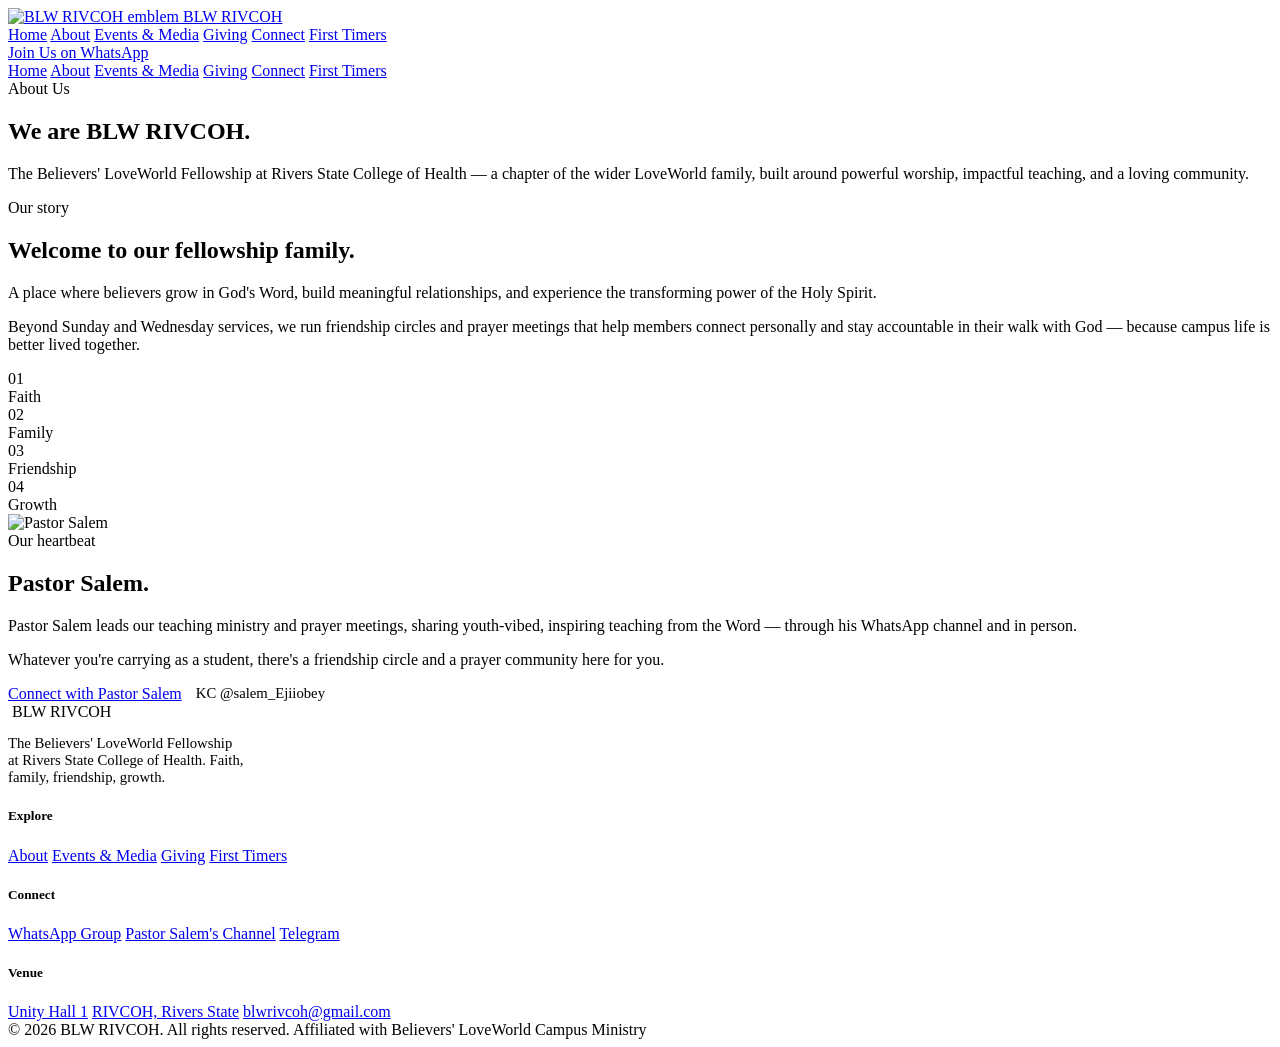
==== about.html @ 14143317 "Add files via upload" ====
<!DOCTYPE html>
<html lang="en">
<head>
<meta charset="UTF-8">
<meta name="viewport" content="width=device-width, initial-scale=1.0">
<title>About — BLW RIVCOH</title>
<meta name="description" content="About BLW RIVCOH — The Believers' LoveWorld Fellowship at Rivers State College of Health">
<link rel="stylesheet" href="assets/style.css">
</head>
<body>
<header class="site">
  <div class="wrap">
    <a href="index.html" class="logo">
      <span class="seal" style="width:38px;height:38px;border-color:var(--gold-soft);"><img src="assets/images/logo.png" alt="BLW RIVCOH emblem"></span>
      <span class="logo-text">BLW RIVCOH</span>
    </a>
    <nav class="links">
      <a href="index.html">Home</a>
      <a href="about.html" class="active">About</a>
      <a href="events.html">Events & Media</a>
      <a href="giving.html">Giving</a>
      <a href="connect.html">Connect</a>
      <a href="first-timers.html">First Timers</a>
    </nav>
    <a href="https://chat.whatsapp.com/Gx4Jm9z4L697sbYzjGotoB?s=cl&p=a&ilr=4" target="_blank" rel="noopener" class="cta-pill">Join Us on WhatsApp</a>
    <div class="hamburger" id="hamburgerBtn" onclick="toggleMobileMenu()">
      <span></span><span></span><span></span>
    </div>
  </div>
  <nav class="mobile-menu" id="mobileMenu">
    <a href="index.html" onclick="closeMobileMenu()">Home</a>
    <a href="about.html" class="active" onclick="closeMobileMenu()">About</a>
    <a href="events.html" onclick="closeMobileMenu()">Events & Media</a>
    <a href="giving.html" onclick="closeMobileMenu()">Giving</a>
    <a href="connect.html" onclick="closeMobileMenu()">Connect</a>
    <a href="first-timers.html" onclick="closeMobileMenu()">First Timers</a>
  </nav>
</header>

<section class="page-hero">
  <div class="wrap">
    <div class="eyebrow">About Us</div>
    <h1>We are BLW RIVCOH.</h1>
    <p class="lede">The Believers' LoveWorld Fellowship at Rivers State College of Health — a chapter of the wider LoveWorld family, built around powerful worship, impactful teaching, and a loving community.</p>
  </div>
</section>

<section>
  <div class="wrap">
    <div class="content-block">
      <div class="kicker" style="color:var(--teal);">Our story</div>
      <h2 class="section-title" style="margin-bottom:20px;">Welcome to our fellowship family.</h2>
      <p>A place where believers grow in God's Word, build meaningful relationships, and experience the transforming power of the Holy Spirit.</p>
      <p>Beyond Sunday and Wednesday services, we run friendship circles and prayer meetings that help members connect personally and stay accountable in their walk with God — because campus life is better lived together.</p>
    </div>
    <div class="value-grid">
      <div class="value-card"><div class="num">01</div><div class="label">Faith</div></div>
      <div class="value-card"><div class="num">02</div><div class="label">Family</div></div>
      <div class="value-card"><div class="num">03</div><div class="label">Friendship</div></div>
      <div class="value-card"><div class="num">04</div><div class="label">Growth</div></div>
    </div>
  </div>
</section>

<section style="background:var(--surface);">
  <div class="wrap story">
    <div class="story-img duo duo-gold">
      <img src="assets/images/pastor-salem.png" alt="Pastor Salem">
    </div>
    <div>
      <div class="kicker" style="color:var(--gold-soft);">Our heartbeat</div>
      <h2>Pastor <span class="accent">Salem.</span></h2>
      <p>Pastor Salem leads our teaching ministry and prayer meetings, sharing youth-vibed, inspiring teaching from the Word — through his WhatsApp channel and in person.</p>
      <p>Whatever you're carrying as a student, there's a friendship circle and a prayer community here for you.</p>
      <div style="display:flex;flex-wrap:wrap;align-items:center;gap:14px;">
        <a href="https://whatsapp.com/channel/0029Vb63571CsU9Z5BHlNw1o" target="_blank" rel="noopener" class="btn btn-primary">Connect with Pastor Salem</a>
        <span style="color:var(--muted);font-size:0.92rem;">KC @salem_Ejiiobey</span>
      </div>
    </div>
  </div>
</section>

<footer>
  <div class="wrap">
    <div class="footer-grid">
      <div>
        <div class="logo" style="margin-bottom:14px;">
          <span class="seal" style="width:34px;height:34px;border-color:var(--gold-soft);"><img src="assets/images/logo.png" alt=""></span>
          BLW RIVCOH
        </div>
        <p style="color:var(--muted);font-size:0.92rem;max-width:32ch;">The Believers' LoveWorld Fellowship at Rivers State College of Health. Faith, family, friendship, growth.</p>
      </div>
      <div>
        <h5>Explore</h5>
        <a href="about.html">About</a>
        <a href="events.html">Events & Media</a>
        <a href="giving.html">Giving</a>
        <a href="first-timers.html">First Timers</a>
      </div>
      <div>
        <h5>Connect</h5>
        <a href="https://chat.whatsapp.com/Gx4Jm9z4L697sbYzjGotoB?s=cl&p=a&ilr=4" target="_blank" rel="noopener">WhatsApp Group</a>
        <a href="https://whatsapp.com/channel/0029Vb63571CsU9Z5BHlNw1o" target="_blank" rel="noopener">Pastor Salem's Channel</a>
        <a href="https://t.me/+ljgxhKCfVv1hMzQ8" target="_blank" rel="noopener">Telegram</a>
      </div>
      <div>
        <h5>Venue</h5>
        <a href="connect.html">Unity Hall 1</a>
        <a href="connect.html">RIVCOH, Rivers State</a>
        <a href="mailto:blwrivcoh@gmail.com">blwrivcoh@gmail.com</a>
      </div>
    </div>
    <div class="foot-bottom">
      <span>© 2026 BLW RIVCOH. All rights reserved.</span>
      <span>Affiliated with Believers' LoveWorld Campus Ministry</span>
    </div>
  </div>
</footer>
<script src="assets/script.js"></script>
</body>
</html>
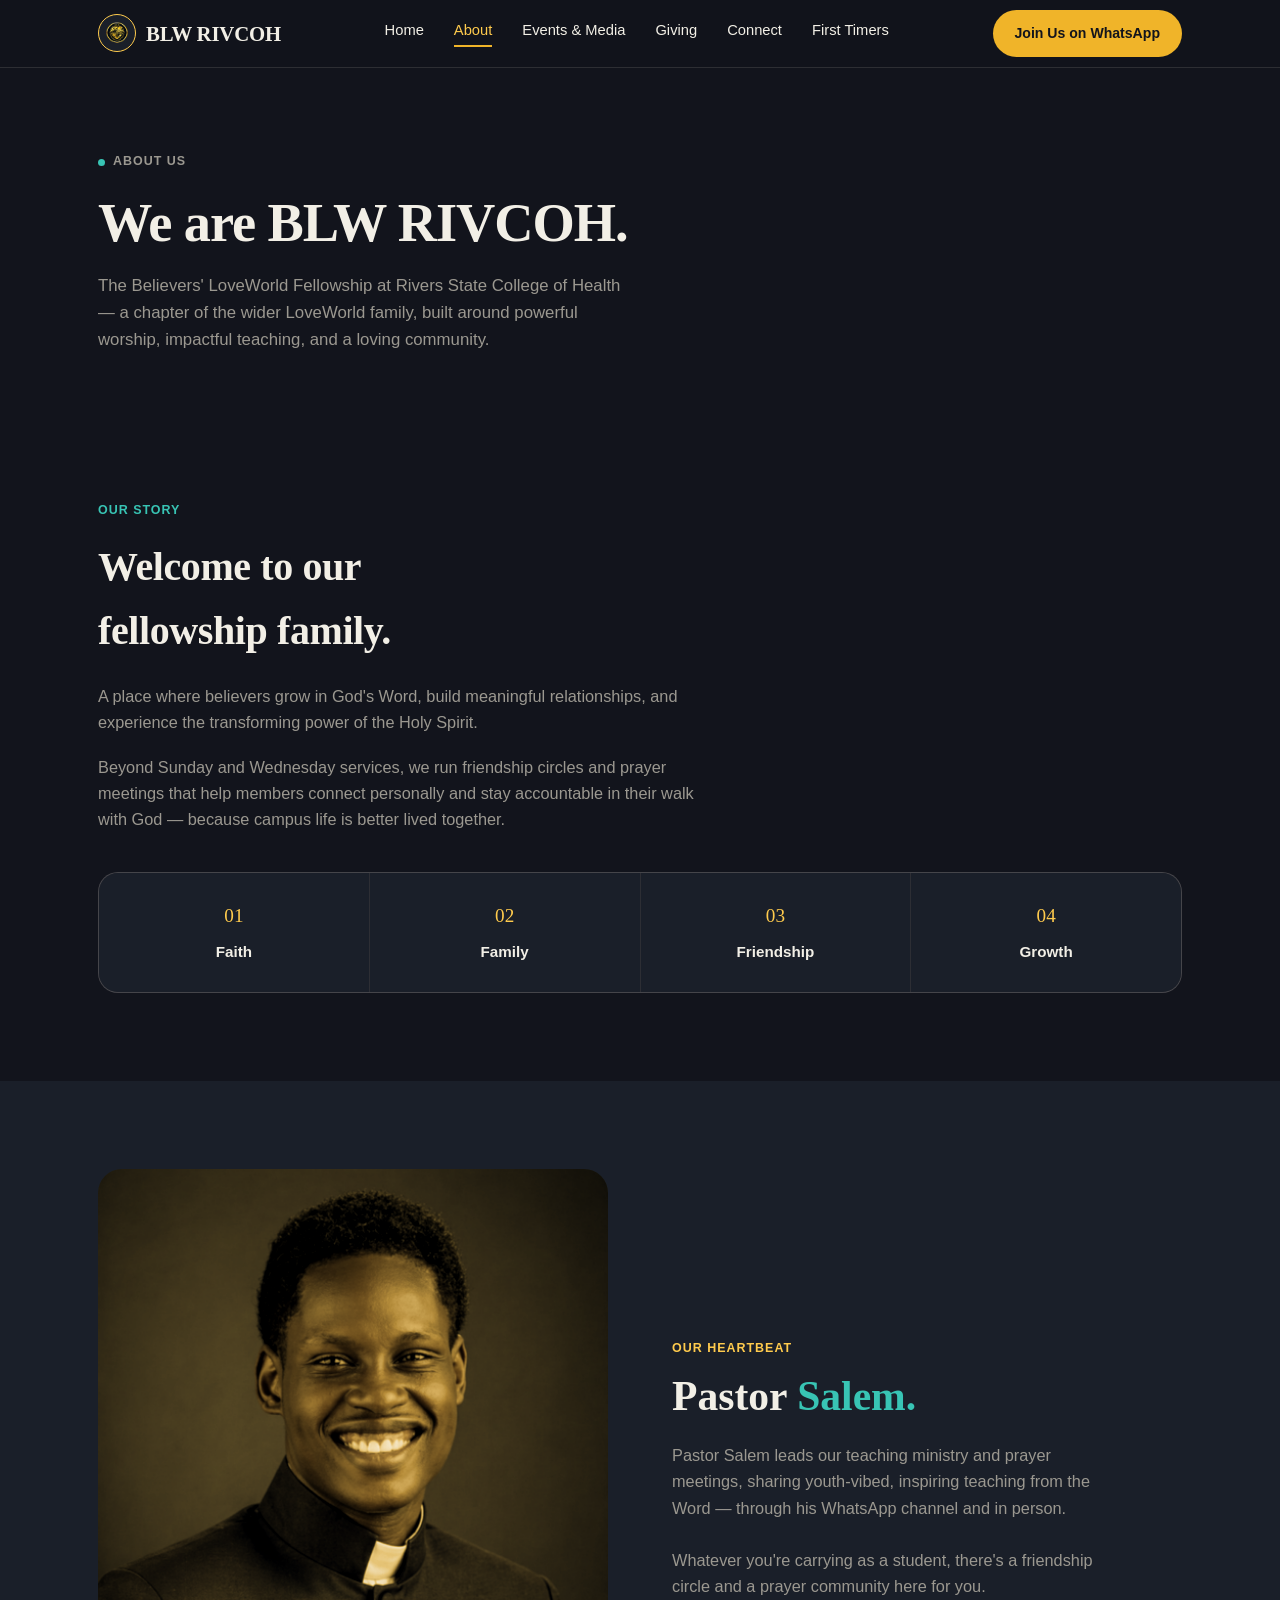
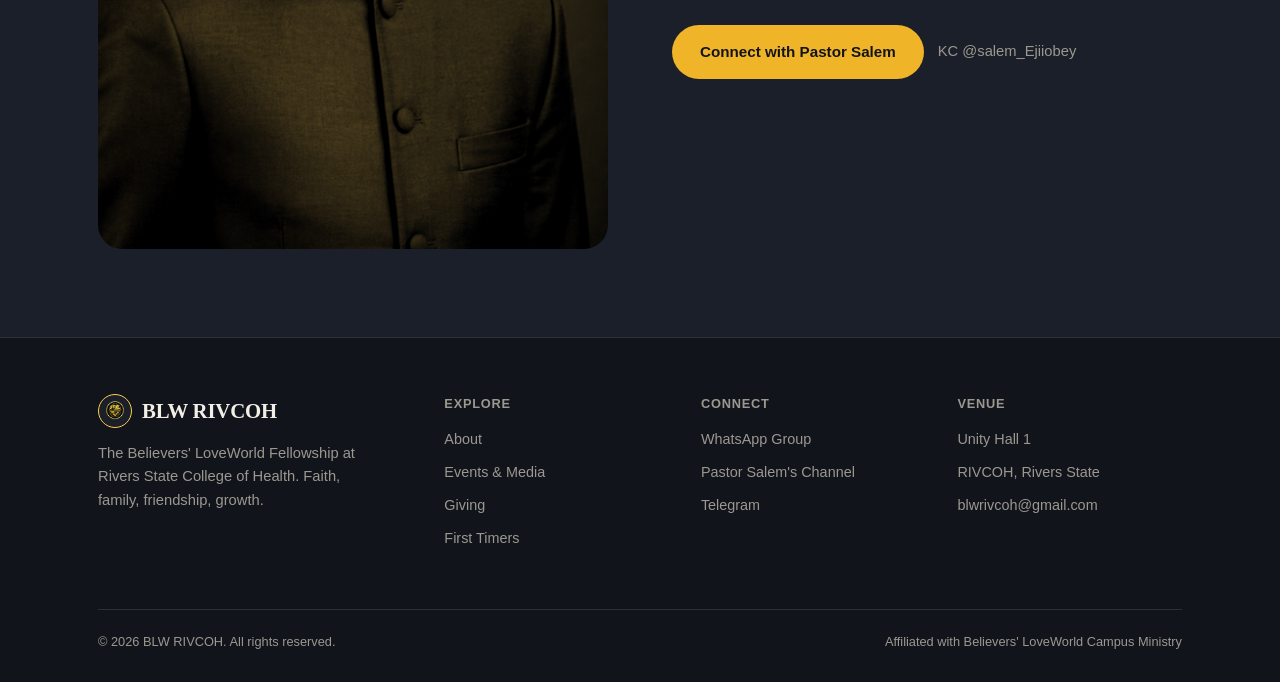
==== commit c6239083: "Add files via upload" ====
--- a/about.html
+++ b/about.html
@@ -5,13 +5,13 @@
 <meta name="viewport" content="width=device-width, initial-scale=1.0">
 <title>About — BLW RIVCOH</title>
 <meta name="description" content="About BLW RIVCOH — The Believers' LoveWorld Fellowship at Rivers State College of Health">
-<link rel="stylesheet" href="assets/style.css">
+<link rel="stylesheet" href="style.css">
 </head>
 <body>
 <header class="site">
   <div class="wrap">
     <a href="index.html" class="logo">
-      <span class="seal" style="width:38px;height:38px;border-color:var(--gold-soft);"><img src="assets/images/logo.png" alt="BLW RIVCOH emblem"></span>
+      <span class="seal" style="width:38px;height:38px;border-color:var(--gold-soft);"><img src="logo.png" alt="BLW RIVCOH emblem"></span>
       <span class="logo-text">BLW RIVCOH</span>
     </a>
     <nav class="links">
@@ -65,7 +65,7 @@
 <section style="background:var(--surface);">
   <div class="wrap story">
     <div class="story-img duo duo-gold">
-      <img src="assets/images/pastor-salem.png" alt="Pastor Salem">
+      <img src="pastor-salem.png" alt="Pastor Salem">
     </div>
     <div>
       <div class="kicker" style="color:var(--gold-soft);">Our heartbeat</div>
@@ -85,7 +85,7 @@
     <div class="footer-grid">
       <div>
         <div class="logo" style="margin-bottom:14px;">
-          <span class="seal" style="width:34px;height:34px;border-color:var(--gold-soft);"><img src="assets/images/logo.png" alt=""></span>
+          <span class="seal" style="width:34px;height:34px;border-color:var(--gold-soft);"><img src="logo.png" alt=""></span>
           BLW RIVCOH
         </div>
         <p style="color:var(--muted);font-size:0.92rem;max-width:32ch;">The Believers' LoveWorld Fellowship at Rivers State College of Health. Faith, family, friendship, growth.</p>
@@ -116,6 +116,6 @@
     </div>
   </div>
 </footer>
-<script src="assets/script.js"></script>
+<script src="script.js"></script>
 </body>
 </html>
--- a/style.css
+++ b/style.css
@@ -0,0 +1,258 @@
+@import url('https://fonts.googleapis.com/css2?family=Fraunces:opsz,wght@9..144,500;9..144,600;9..144,700&family=Manrope:wght@400;500;600;700;800&display=swap');
+
+:root{
+  --bg:#12141C;
+  --surface:#1A1F29;
+  --surface-2:#222834;
+  --text:#F2EFE6;
+  --muted:#9B9890;
+  --gold:#F0B429;
+  --gold-soft:#FFCB4D;
+  --teal:#38C4B4;
+  --coral:#FF7A59;
+  --line:rgba(242,239,230,0.12);
+}
+*{box-sizing:border-box;margin:0;padding:0;}
+html{scroll-behavior:smooth;}
+html,body{overflow-x:hidden;max-width:100%;}
+body{
+  font-family:'Manrope',sans-serif;
+  background:var(--bg);
+  color:var(--text);
+  line-height:1.6;
+}
+h1,h2,h3,.serif{font-family:'Fraunces',serif;}
+a{color:inherit;text-decoration:none;}
+img{max-width:100%;display:block;}
+.wrap{max-width:1180px;margin:0 auto;padding:0 24px;}
+@media(min-width:900px){.wrap{padding:0 48px;}}
+
+/* DUOTONE */
+.duo{position:relative;overflow:hidden;}
+.duo img{filter:grayscale(0.75) contrast(1.08) brightness(0.9);}
+.duo::after{content:"";position:absolute;inset:0;mix-blend-mode:color;opacity:0.55;pointer-events:none;}
+.duo-gold::after{background:var(--gold);}
+.duo-teal::after{background:var(--teal);}
+.duo-coral::after{background:var(--coral);}
+
+.sparkle{display:inline-block;width:16px;height:16px;vertical-align:middle;opacity:0.8;}
+
+/* NAV */
+header.site{
+  position:sticky;top:0;z-index:50;
+  background:rgba(18,20,28,0.92);
+  backdrop-filter:blur(8px);
+  border-bottom:1px solid var(--line);
+}
+header.site .wrap{display:flex;align-items:center;justify-content:space-between;height:auto;min-height:64px;padding-top:10px;padding-bottom:10px;gap:10px;flex-wrap:nowrap;}
+.logo{font-family:'Fraunces',serif;font-size:1.3rem;font-weight:600;letter-spacing:-0.01em;color:var(--text);display:flex;align-items:center;gap:10px;}
+.logo-text{white-space:nowrap;}
+nav.links{display:none;gap:30px;font-size:0.92rem;font-weight:500;}
+nav.links a{position:relative;padding-bottom:4px;color:var(--text);}
+nav.links a.active{color:var(--gold-soft);}
+nav.links a::after{content:"";position:absolute;left:0;bottom:0;width:0;height:2px;background:var(--gold);transition:width .2s ease;}
+nav.links a:hover::after,nav.links a.active::after{width:100%;}
+@media(min-width:960px){nav.links{display:flex;}}
+.cta-pill{
+  background:var(--gold);color:var(--bg);
+  padding:12px 22px;border-radius:100px;font-size:0.88rem;font-weight:700;
+  white-space:nowrap;transition:transform .22s cubic-bezier(.34,1.56,.64,1), box-shadow .25s ease;
+}
+.cta-pill:hover,.cta-pill.touch-active{transform:translateY(-2px) scale(1.04);box-shadow:0 10px 22px rgba(240,180,41,0.4);}
+@media(max-width:520px){
+  .logo{font-size:0.95rem;gap:6px;}
+  .logo .seal{width:30px !important;height:30px !important;}
+  .cta-pill{padding:8px 12px;font-size:0.7rem;}
+  .hamburger{padding:6px;}
+}
+@media(max-width:400px){ .logo-text{display:none;} }
+
+.hamburger{display:flex;flex-direction:column;gap:5px;cursor:pointer;padding:8px;}
+.hamburger span{width:22px;height:2px;background:var(--text);transition:transform .2s ease, opacity .2s ease;}
+@media(min-width:960px){.hamburger{display:none;}}
+.hamburger.open span:nth-child(1){transform:translateY(7px) rotate(45deg);}
+.hamburger.open span:nth-child(2){opacity:0;}
+.hamburger.open span:nth-child(3){transform:translateY(-7px) rotate(-45deg);}
+
+.mobile-menu{display:none;flex-direction:column;background:var(--surface);border-bottom:1px solid var(--line);overflow:hidden;max-height:0;transition:max-height .3s ease;}
+.mobile-menu.open{display:flex;max-height:500px;}
+.mobile-menu a{padding:16px 24px;border-bottom:1px solid var(--line);font-weight:600;color:var(--text);}
+.mobile-menu a.active{color:var(--gold-soft);}
+.mobile-menu a:last-child{border-bottom:none;}
+@media(min-width:960px){.mobile-menu{display:none !important;}}
+
+/* PAGE HERO (used on interior pages) */
+.page-hero{padding:56px 0 48px;}
+@media(min-width:960px){.page-hero{padding:80px 0 60px;}}
+.eyebrow{display:inline-flex;align-items:center;gap:8px;font-size:0.78rem;font-weight:700;letter-spacing:0.08em;text-transform:uppercase;color:var(--muted);margin-bottom:22px;}
+.eyebrow::before{content:"";width:7px;height:7px;border-radius:50%;background:var(--teal);}
+.page-hero h1{font-size:2.4rem;font-weight:600;line-height:1.08;letter-spacing:-0.02em;margin-bottom:20px;}
+@media(min-width:760px){.page-hero h1{font-size:3.4rem;}}
+.page-hero p.lede{font-size:1.05rem;color:var(--muted);max-width:56ch;}
+
+/* HOME HERO */
+.hero{padding:56px 0 72px;}
+@media(min-width:960px){.hero{padding:88px 0 110px;}}
+.hero-grid{display:grid;grid-template-columns:1fr;gap:44px;align-items:center;}
+@media(min-width:960px){.hero-grid{grid-template-columns:1.05fr 0.95fr;gap:64px;}}
+.hero h1{font-size:2.7rem;font-weight:600;line-height:1.04;letter-spacing:-0.02em;margin-bottom:24px;}
+@media(min-width:640px){.hero h1{font-size:4rem;}}
+@media(min-width:1100px){.hero h1{font-size:5rem;}}
+.hero p.lede{font-size:1.1rem;color:var(--muted);max-width:46ch;margin-bottom:34px;}
+.hero-ctas{display:flex;flex-wrap:wrap;gap:16px;margin-bottom:40px;}
+.btn{display:inline-flex;align-items:center;gap:8px;padding:15px 28px;border-radius:100px;font-weight:600;font-size:0.95rem;transition:transform .22s cubic-bezier(.34,1.56,.64,1), box-shadow .25s ease, background-color .2s ease, color .2s ease;}
+.btn:hover,.btn.touch-active{transform:translateY(-3px) scale(1.03);}
+.btn:active{transform:translateY(-1px) scale(0.99);}
+.btn-primary{background:var(--gold);color:var(--bg);}
+.btn-primary:hover,.btn-primary.touch-active{background:var(--gold-soft);box-shadow:0 12px 28px rgba(217,169,78,0.4);}
+.btn-outline{border:1.5px solid var(--line);color:var(--text);}
+.btn-outline:hover{border-color:var(--teal);color:var(--teal);box-shadow:0 10px 24px rgba(56,196,180,0.2);}
+.hero-meta{display:flex;gap:28px;flex-wrap:wrap;font-size:0.86rem;color:var(--muted);}
+.hero-meta strong{color:var(--text);font-weight:700;}
+
+.hero-visual{position:relative;border-radius:28px;overflow:hidden;aspect-ratio:4/5;transition:transform .4s ease;}
+.hero-visual:hover img{transform:scale(1.045);}
+.hero-visual img{width:100%;height:100%;object-fit:cover;transition:transform .5s ease;}
+.hero-badge{position:absolute;bottom:20px;left:20px;right:20px;background:rgba(18,20,28,0.82);backdrop-filter:blur(6px);border:1px solid var(--line);border-radius:16px;padding:16px 18px;display:flex;align-items:center;gap:14px;}
+.hero-badge .txt .t1{font-weight:700;font-size:0.9rem;color:var(--text);}
+.hero-badge .txt .t2{font-size:0.78rem;color:var(--muted);}
+
+.promo-badge{position:absolute;width:120px;height:120px;border-radius:50%;box-shadow:0 12px 30px rgba(0,0,0,0.45);transform:rotate(-8deg);transition:transform .3s ease;z-index:5;}
+.promo-badge:hover{transform:rotate(0deg) scale(1.06);}
+.promo-badge img{width:100%;height:100%;border-radius:50%;object-fit:cover;}
+@media(min-width:640px){.promo-badge{width:150px;height:150px;}}
+
+/* SECTIONS */
+section{padding:64px 0;}
+@media(min-width:960px){section{padding:88px 0;}}
+.kicker{font-size:0.78rem;font-weight:700;letter-spacing:0.08em;text-transform:uppercase;color:var(--gold-soft);margin-bottom:14px;}
+.section-title{font-size:1.9rem;font-weight:600;letter-spacing:-0.01em;max-width:22ch;color:var(--text);}
+@media(min-width:900px){.section-title{font-size:2.5rem;}}
+
+.welcome-grid{display:grid;grid-template-columns:1fr;gap:40px;}
+@media(min-width:900px){.welcome-grid{grid-template-columns:0.9fr 1.1fr;gap:80px;align-items:start;}}
+.welcome-grid p{color:var(--muted);font-size:1.05rem;margin-top:20px;max-width:52ch;}
+.welcome-stat{margin-top:36px;display:inline-block;}
+.welcome-stat .num{font-family:'Fraunces',serif;font-size:1.5rem;font-weight:600;color:var(--text);}
+.welcome-stat .label{font-size:0.85rem;color:var(--muted);}
+
+.gatherings{background:var(--surface);}
+.gather-list{margin-top:40px;border-top:1px solid var(--line);}
+.gather-row{display:grid;grid-template-columns:64px 1fr auto;gap:20px;align-items:center;padding:28px 0;border-bottom:1px solid var(--line);transition:background-color .2s ease, padding-left .2s ease;}
+.gather-row:hover,.gather-row.touch-active{background:rgba(217,169,78,0.08);padding-left:14px;margin-left:-14px;padding-right:14px;margin-right:-14px;border-radius:10px;}
+.gather-info h3{font-size:1.2rem;font-weight:600;margin-bottom:6px;color:var(--text);}
+.gather-info p{color:var(--muted);font-size:0.92rem;}
+.gather-time{font-size:0.92rem;font-weight:700;text-align:right;color:var(--text);}
+.gather-time .loc{display:block;font-weight:400;color:var(--muted);font-size:0.8rem;margin-top:3px;}
+
+.story{display:grid;grid-template-columns:1fr;gap:40px;align-items:center;}
+@media(min-width:960px){.story{grid-template-columns:1fr 1fr;gap:64px;}}
+.story-img{border-radius:24px;overflow:hidden;aspect-ratio:3/4;transition:box-shadow .3s ease;}
+.story-img:hover{box-shadow:0 20px 40px rgba(0,0,0,0.5);}
+.story-img img{width:100%;height:100%;object-fit:cover;transition:transform .5s ease;}
+.story-img:hover img{transform:scale(1.05);}
+.story h2{font-size:2rem;line-height:1.15;margin-bottom:22px;color:var(--text);}
+@media(min-width:760px){.story h2{font-size:2.6rem;}}
+.story h2 .accent{color:var(--teal);}
+.story p{color:var(--muted);font-size:1.02rem;margin-bottom:26px;max-width:48ch;}
+
+.media-grid{display:grid;grid-template-columns:1fr;gap:28px;margin-top:40px;}
+@media(min-width:760px){.media-grid{grid-template-columns:1.3fr 1fr;}}
+.media-feature{border-radius:20px;overflow:hidden;background:var(--surface-2);color:var(--text);position:relative;aspect-ratio:16/11;transition:box-shadow .25s ease;}
+.media-feature:hover{box-shadow:0 16px 36px rgba(0,0,0,0.4);}
+.media-feature img{width:100%;height:100%;object-fit:cover;opacity:0.85;transition:transform .5s ease;}
+.media-feature:hover img{transform:scale(1.06);}
+.media-feature .overlay{position:absolute;inset:0;padding:28px;display:flex;flex-direction:column;justify-content:flex-end;background:linear-gradient(0deg,rgba(0,0,0,0.8),transparent 60%);}
+.media-feature .tag{font-size:0.75rem;text-transform:uppercase;letter-spacing:0.06em;color:var(--gold-soft);margin-bottom:8px;}
+.media-feature h3{font-size:1.4rem;font-weight:600;}
+.media-side{display:flex;flex-direction:column;gap:20px;}
+.media-item{display:flex;gap:16px;align-items:center;padding-bottom:20px;border-bottom:1px solid var(--line);transition:transform .2s ease;}
+.media-item:hover,.media-item.touch-active{transform:translateX(4px);}
+.media-item:last-child{border-bottom:none;}
+.media-item img{width:64px;height:64px;border-radius:12px;object-fit:cover;flex-shrink:0;transition:transform .4s ease;}
+.media-item:hover img{transform:scale(1.08);}
+.media-item .t{font-weight:600;font-size:0.98rem;color:var(--text);}
+.media-item .s{font-size:0.8rem;color:var(--muted);}
+
+.giving{background:var(--surface-2);border-radius:28px;border:1px solid var(--line);}
+.giving-inner{padding:48px 28px;}
+@media(min-width:900px){.giving-inner{padding:64px 56px;display:grid;grid-template-columns:1fr 1fr;gap:56px;align-items:center;}}
+.giving h2{font-size:1.9rem;line-height:1.15;margin-bottom:18px;color:var(--text);}
+@media(min-width:760px){.giving h2{font-size:2.4rem;}}
+.giving p{color:var(--muted);margin-bottom:26px;max-width:44ch;}
+.giving-box{background:rgba(242,239,230,0.04);border:1px solid var(--line);border-radius:16px;padding:22px;}
+.giving-box .row{display:flex;justify-content:space-between;padding:10px 0;border-bottom:1px dashed var(--line);font-size:0.92rem;}
+.giving-box .row:last-child{border-bottom:none;}
+.giving-box .k{color:var(--muted);}
+.giving-box .v{font-weight:700;color:var(--text);}
+
+.salvation{background:linear-gradient(135deg,var(--coral),#E0522E);border-radius:28px;text-align:center;padding:56px 28px;}
+.salvation h2{font-size:1.9rem;margin-bottom:16px;color:#FBEFE9;}
+@media(min-width:760px){.salvation h2{font-size:2.4rem;}}
+.salvation p{max-width:52ch;margin:0 auto 28px;color:#F3DBD2;}
+.salvation-btns{display:flex;flex-wrap:wrap;gap:14px;justify-content:center;}
+.salvation .btn-primary{background:#FBEFE9;color:#7A3324;}
+.salvation .btn-outline{border-color:rgba(251,239,233,0.4);color:#FBEFE9;}
+
+.loc-grid{display:grid;grid-template-columns:1fr;gap:32px;margin-top:40px;}
+@media(min-width:900px){.loc-grid{grid-template-columns:1fr 1fr;}}
+.loc-card{background:var(--surface);border:1px solid var(--line);border-radius:20px;padding:26px;transition:box-shadow .2s ease, transform .2s ease, border-color .2s ease;}
+.loc-card:hover,.loc-card.touch-active{border-color:var(--teal);transform:translateY(-3px);}
+.loc-card h4{font-size:1.02rem;margin-bottom:6px;color:var(--text);}
+.loc-card p{color:var(--muted);font-size:0.92rem;}
+.map-box{background:var(--surface);border-radius:20px;min-height:260px;display:flex;align-items:center;justify-content:center;color:var(--muted);font-size:0.9rem;border:1px dashed var(--line);}
+
+.seal{border-radius:50%;display:flex;align-items:center;justify-content:center;text-align:center;border:1.5px solid var(--line);background:var(--surface);flex-shrink:0;}
+.seal img{width:70%;height:70%;object-fit:contain;border-radius:50%;}
+.seal-emblem{width:90px;height:90px;transition:transform .3s ease;}
+.seal-emblem:hover{transform:rotate(8deg) scale(1.05);}
+.seal-date{width:64px;height:64px;flex-direction:column;font-family:'Fraunces',serif;border-color:var(--gold-soft);}
+.seal-date .d{font-size:1.1rem;font-weight:700;line-height:1;color:var(--text);}
+.seal-date .m{font-size:0.58rem;text-transform:uppercase;letter-spacing:0.05em;color:var(--muted);}
+
+/* FIRST TIMERS */
+.ft-grid{display:grid;grid-template-columns:1fr;gap:36px;margin-top:40px;align-items:center;}
+@media(min-width:900px){.ft-grid{grid-template-columns:1fr 1fr;gap:56px;}}
+.ft-poster{border-radius:20px;overflow:hidden;}
+.ft-acrostic{border-radius:16px;overflow:hidden;margin-bottom:24px;}
+.ft-text p{color:var(--muted);margin-bottom:20px;max-width:46ch;}
+
+/* MODALS */
+.modal-overlay{position:fixed;inset:0;background:rgba(10,11,15,0.7);display:none;align-items:center;justify-content:center;z-index:200;padding:20px;}
+.modal-overlay.open{display:flex;}
+.modal-box{background:var(--surface-2);border:1px solid var(--line);border-radius:20px;padding:32px;max-width:400px;width:100%;text-align:center;animation:modalIn .25s ease;max-height:88vh;overflow-y:auto;}
+.modal-box.wide{max-width:520px;text-align:left;}
+@keyframes modalIn{from{opacity:0;transform:translateY(12px) scale(0.97);}to{opacity:1;transform:none;}}
+.modal-box .seal{width:56px;height:56px;margin:0 auto 18px;border-color:var(--teal);}
+.modal-box h3{font-size:1.25rem;margin-bottom:12px;color:var(--text);}
+.modal-box p{color:var(--muted);font-size:0.95rem;margin-bottom:22px;}
+.modal-box .num{color:var(--gold-soft);font-weight:700;}
+.modal-btns{display:flex;flex-direction:column;gap:12px;}
+.modal-close{margin-top:6px;font-size:0.85rem;color:var(--muted);cursor:pointer;background:none;border:none;}
+.modal-close:hover{color:var(--text);}
+.ft-form label{display:block;font-size:0.8rem;color:var(--muted);margin:14px 0 5px;}
+.ft-form input,.ft-form select,.ft-form textarea{width:100%;background:rgba(242,239,230,0.04);border:1px solid var(--line);color:var(--text);padding:10px 12px;border-radius:8px;font-family:'Manrope',sans-serif;font-size:0.92rem;}
+.ft-form .row2{display:grid;grid-template-columns:1fr 1fr;gap:14px;}
+.ft-form fieldset{border:none;padding:0;margin:14px 0 0;}
+.ft-form .radio-row{display:flex;gap:18px;margin-top:6px;font-size:0.88rem;color:var(--text);}
+.ft-form .radio-row label{display:flex;align-items:center;gap:6px;margin:0;color:var(--text);}
+
+/* FOOTER */
+footer{padding:56px 0 30px;border-top:1px solid var(--line);}
+.footer-grid{display:grid;grid-template-columns:1fr;gap:32px;}
+@media(min-width:760px){.footer-grid{grid-template-columns:1.4fr 1fr 1fr 1fr;}}
+.footer-grid h5{font-size:0.8rem;text-transform:uppercase;letter-spacing:0.06em;color:var(--muted);margin-bottom:14px;}
+.footer-grid a{display:block;margin-bottom:10px;font-size:0.9rem;position:relative;width:fit-content;color:var(--muted);}
+.footer-grid a::after{content:"";position:absolute;left:0;bottom:-2px;width:0;height:1px;background:var(--gold-soft);transition:width .2s ease;}
+.footer-grid a:hover{color:var(--text);}
+.footer-grid a:hover::after{width:100%;}
+.foot-bottom{margin-top:48px;padding-top:22px;border-top:1px solid var(--line);display:flex;flex-wrap:wrap;justify-content:space-between;gap:12px;font-size:0.8rem;color:var(--muted);}
+
+/* GENERIC CONTENT PAGE HELPERS */
+.content-block{max-width:70ch;}
+.content-block p{color:var(--muted);margin-bottom:18px;font-size:1.02rem;}
+.value-grid{display:grid;grid-template-columns:1fr;gap:1px;background:var(--line);margin-top:40px;border:1px solid var(--line);border-radius:20px;overflow:hidden;}
+@media(min-width:700px){.value-grid{grid-template-columns:repeat(4,1fr);}}
+.value-card{background:var(--surface);padding:28px 22px;text-align:center;}
+.value-card .num{font-family:'Fraunces',serif;font-size:1.2rem;color:var(--gold-soft);margin-bottom:8px;}
+.value-card .label{font-size:0.95rem;font-weight:600;}
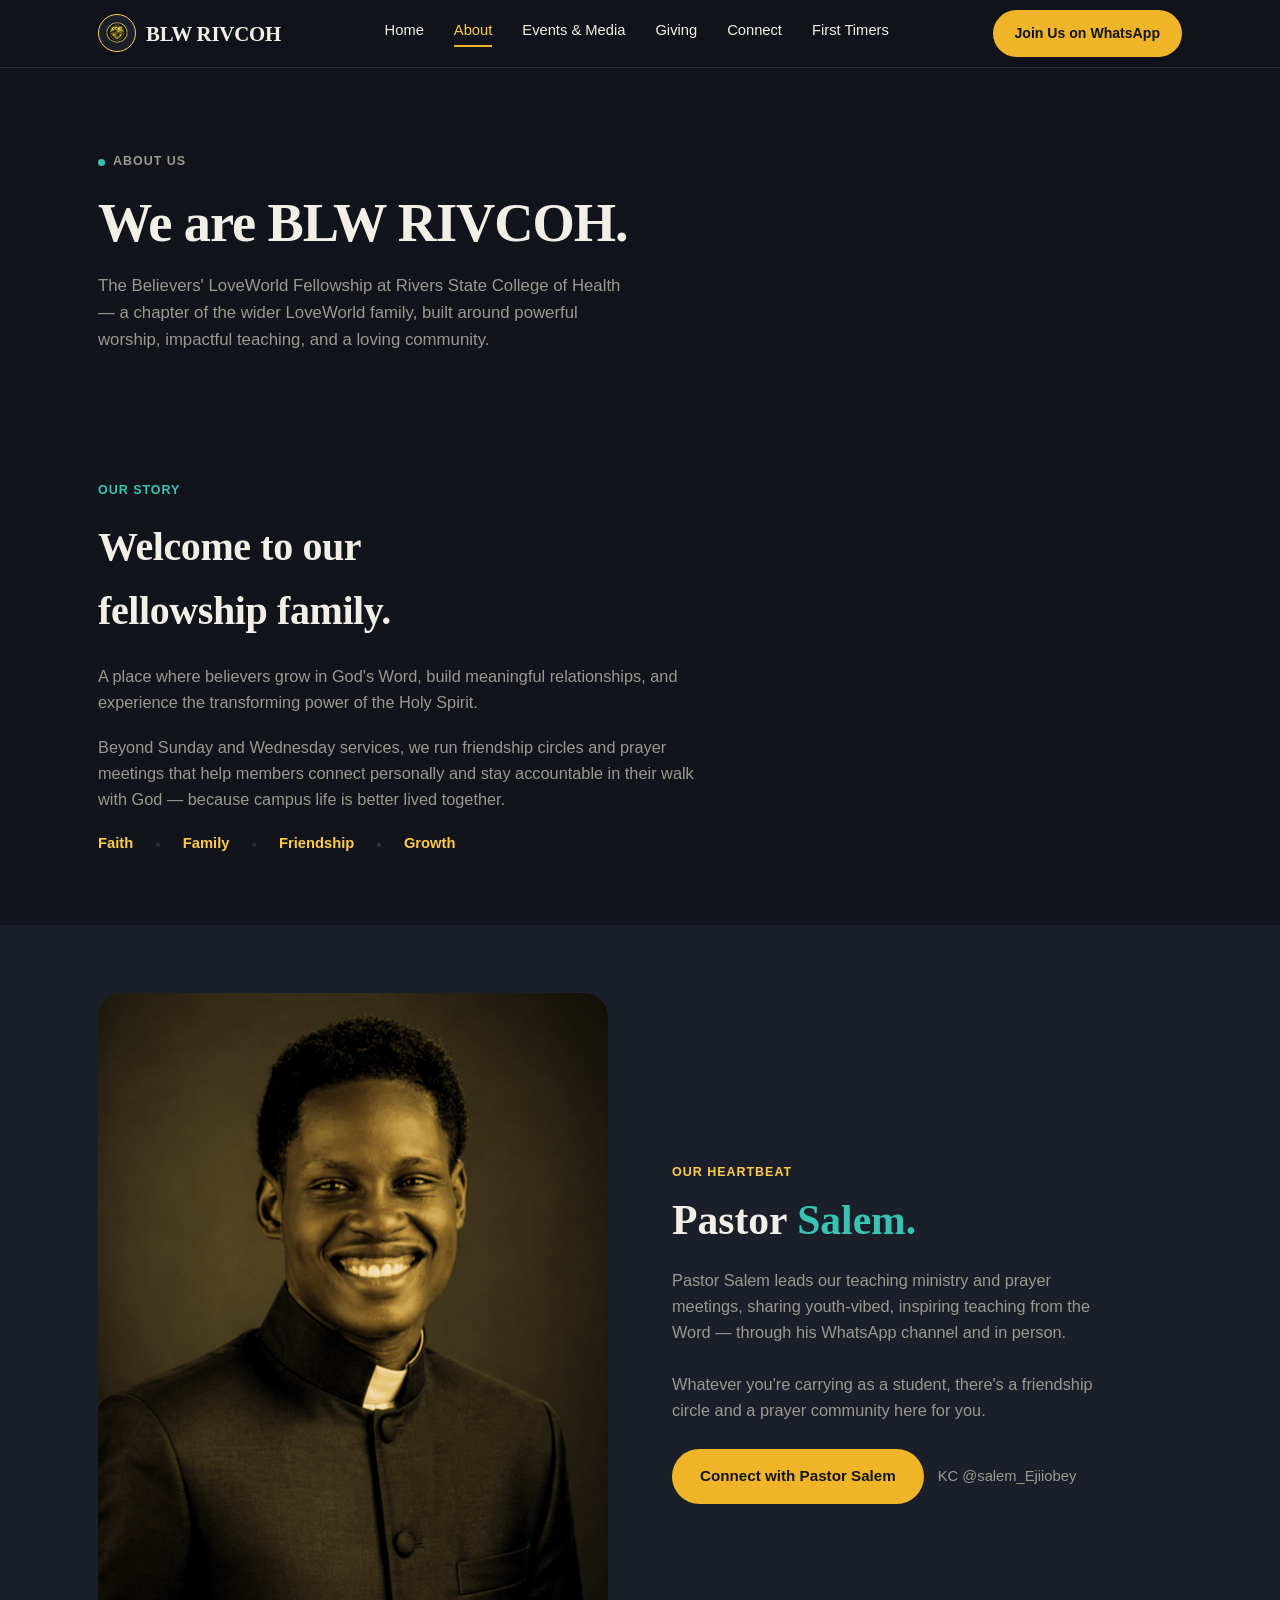
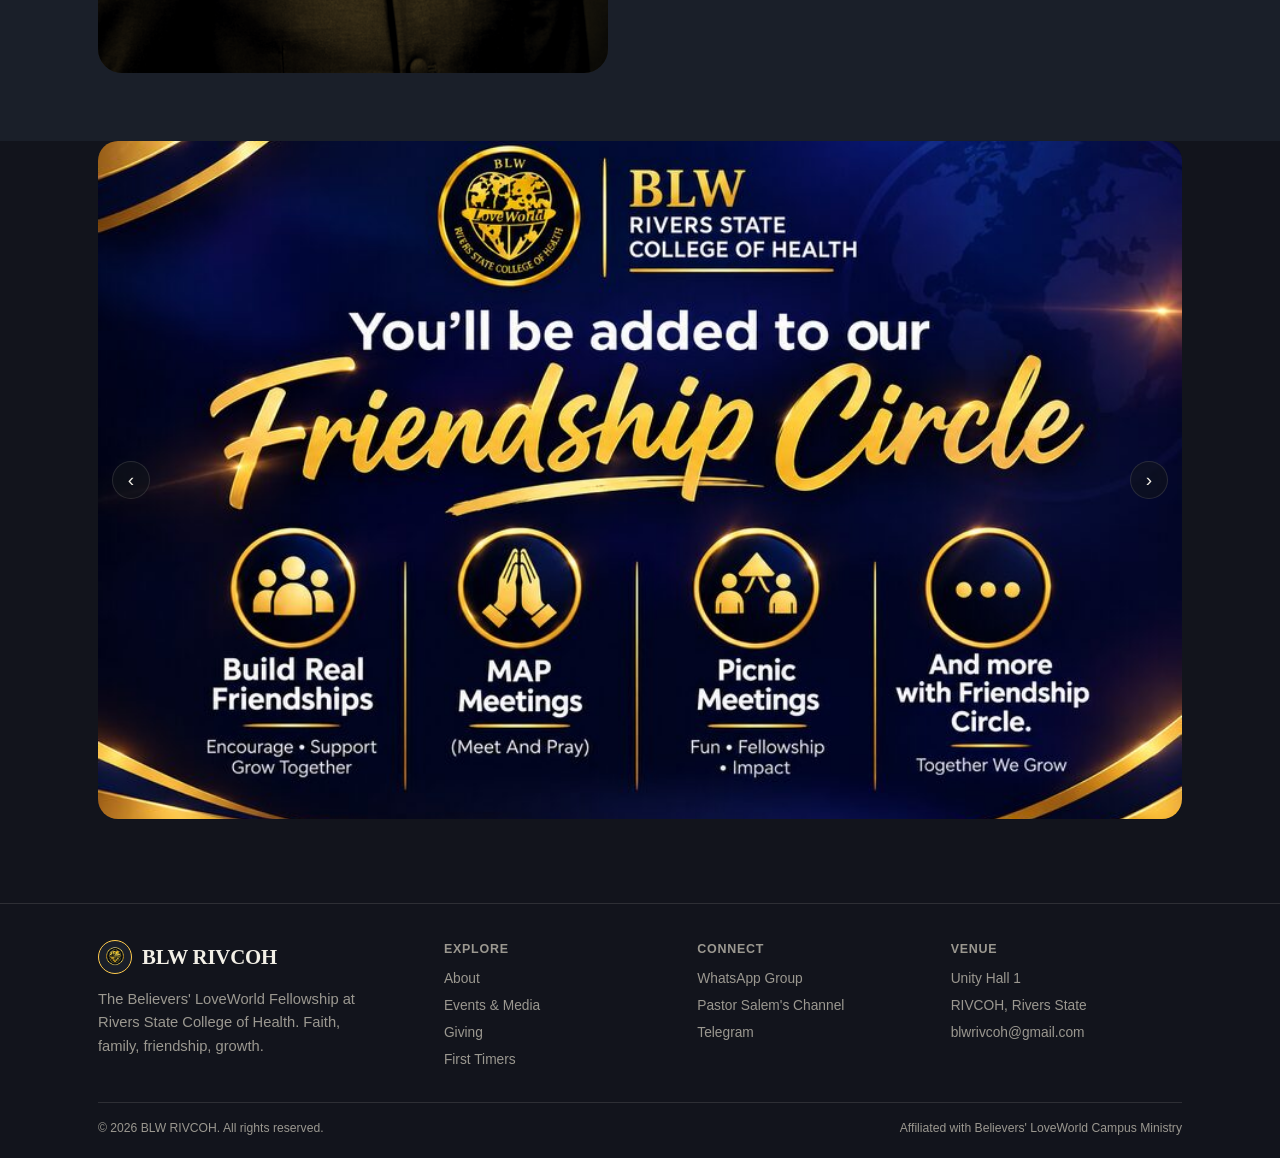
==== commit a39ed1ee: "Add files via upload" ====
--- a/about.html
+++ b/about.html
@@ -53,11 +53,14 @@
       <p>A place where believers grow in God's Word, build meaningful relationships, and experience the transforming power of the Holy Spirit.</p>
       <p>Beyond Sunday and Wednesday services, we run friendship circles and prayer meetings that help members connect personally and stay accountable in their walk with God — because campus life is better lived together.</p>
     </div>
-    <div class="value-grid">
-      <div class="value-card"><div class="num">01</div><div class="label">Faith</div></div>
-      <div class="value-card"><div class="num">02</div><div class="label">Family</div></div>
-      <div class="value-card"><div class="num">03</div><div class="label">Friendship</div></div>
-      <div class="value-card"><div class="num">04</div><div class="label">Growth</div></div>
+    <div style="display:flex;flex-wrap:wrap;gap:10px 22px;margin-top:20px;">
+      <span style="font-size:0.92rem;color:var(--gold-soft);font-weight:600;">Faith</span>
+      <span style="color:var(--line);">&#8226;</span>
+      <span style="font-size:0.92rem;color:var(--gold-soft);font-weight:600;">Family</span>
+      <span style="color:var(--line);">&#8226;</span>
+      <span style="font-size:0.92rem;color:var(--gold-soft);font-weight:600;">Friendship</span>
+      <span style="color:var(--line);">&#8226;</span>
+      <span style="font-size:0.92rem;color:var(--gold-soft);font-weight:600;">Growth</span>
     </div>
   </div>
 </section>
@@ -79,6 +82,28 @@
     </div>
   </div>
 </section>
+
+<section style="padding-top:0;">
+  <div class="wrap">
+    <div class="carousel">
+      <div class="carousel-track" id="carouselTrack">
+        <div class="carousel-slide"><img src="slide1.jpg" alt="Welcome First Timers Online"></div>
+        <div class="carousel-slide"><img src="slide2.jpg" alt="We'll give you an Unforgettable Fellowship Experience"></div>
+        <div class="carousel-slide"><img src="slide3.jpg" alt="You'll be added to our Friendship Circle"></div>
+        <div class="carousel-slide"><img src="slide4.jpg" alt="Join a Service Unit or Department"></div>
+        <div class="carousel-slide"><img src="slide5.jpg" alt="New people, real connections, a family"></div>
+        <div class="carousel-slide"><img src="slide6.jpg" alt="Friendship Circle - more than a group, it's a family"></div>
+        <div class="carousel-slide"><img src="slide7.jpg" alt="Come as you are, there's a place for you"></div>
+        <div class="carousel-slide"><img src="slide8.jpg" alt="Together in fellowship, with Christ, with people"></div>
+        <div class="carousel-slide"><img src="slide9.jpg" alt="See you at fellowship"></div>
+      </div>
+      <div class="carousel-arrow prev" id="carouselPrev">&#8249;</div>
+      <div class="carousel-arrow next" id="carouselNext">&#8250;</div>
+    </div>
+    <div class="carousel-dots" id="carouselDots"></div>
+  </div>
+</section>
+
 
 <footer>
   <div class="wrap">
--- a/style.css
+++ b/style.css
@@ -14,6 +14,7 @@
 }
 *{box-sizing:border-box;margin:0;padding:0;}
 html{scroll-behavior:smooth;}
+#salvation{scroll-margin-top:90px;}
 html,body{overflow-x:hidden;max-width:100%;}
 body{
   font-family:'Manrope',sans-serif;
@@ -82,7 +83,7 @@
 @media(min-width:960px){.mobile-menu{display:none !important;}}
 
 /* PAGE HERO (used on interior pages) */
-.page-hero{padding:56px 0 48px;}
+.page-hero{padding:40px 0 36px;}
 @media(min-width:960px){.page-hero{padding:80px 0 60px;}}
 .eyebrow{display:inline-flex;align-items:center;gap:8px;font-size:0.78rem;font-weight:700;letter-spacing:0.08em;text-transform:uppercase;color:var(--muted);margin-bottom:22px;}
 .eyebrow::before{content:"";width:7px;height:7px;border-radius:50%;background:var(--teal);}
@@ -91,7 +92,7 @@
 .page-hero p.lede{font-size:1.05rem;color:var(--muted);max-width:56ch;}
 
 /* HOME HERO */
-.hero{padding:56px 0 72px;}
+.hero{padding:40px 0 52px;}
 @media(min-width:960px){.hero{padding:88px 0 110px;}}
 .hero-grid{display:grid;grid-template-columns:1fr;gap:44px;align-items:center;}
 @media(min-width:960px){.hero-grid{grid-template-columns:1.05fr 0.95fr;gap:64px;}}
@@ -123,8 +124,8 @@
 @media(min-width:640px){.promo-badge{width:150px;height:150px;}}
 
 /* SECTIONS */
-section{padding:64px 0;}
-@media(min-width:960px){section{padding:88px 0;}}
+section{padding:48px 0;}
+@media(min-width:960px){section{padding:68px 0;}}
 .kicker{font-size:0.78rem;font-weight:700;letter-spacing:0.08em;text-transform:uppercase;color:var(--gold-soft);margin-bottom:14px;}
 .section-title{font-size:1.9rem;font-weight:600;letter-spacing:-0.01em;max-width:22ch;color:var(--text);}
 @media(min-width:900px){.section-title{font-size:2.5rem;}}
@@ -186,10 +187,10 @@
 .giving-box .k{color:var(--muted);}
 .giving-box .v{font-weight:700;color:var(--text);}
 
-.salvation{background:linear-gradient(135deg,var(--coral),#E0522E);border-radius:28px;text-align:center;padding:56px 28px;}
-.salvation h2{font-size:1.9rem;margin-bottom:16px;color:#FBEFE9;}
+.salvation{background:linear-gradient(135deg,var(--coral),#E0522E);border-radius:24px;text-align:center;padding:36px 26px;}
+.salvation h2{font-size:1.5rem;margin-bottom:12px;color:#FBEFE9;}
 @media(min-width:760px){.salvation h2{font-size:2.4rem;}}
-.salvation p{max-width:52ch;margin:0 auto 28px;color:#F3DBD2;}
+.salvation p{max-width:52ch;margin:0 auto 20px;color:#F3DBD2;font-size:0.92rem;line-height:1.5;}
 .salvation-btns{display:flex;flex-wrap:wrap;gap:14px;justify-content:center;}
 .salvation .btn-primary{background:#FBEFE9;color:#7A3324;}
 .salvation .btn-outline{border-color:rgba(251,239,233,0.4);color:#FBEFE9;}
@@ -211,7 +212,7 @@
 .seal-date .m{font-size:0.58rem;text-transform:uppercase;letter-spacing:0.05em;color:var(--muted);}
 
 /* FIRST TIMERS */
-.ft-grid{display:grid;grid-template-columns:1fr;gap:36px;margin-top:40px;align-items:center;}
+.ft-grid{display:grid;grid-template-columns:1fr;gap:28px;margin-top:28px;align-items:start;}
 @media(min-width:900px){.ft-grid{grid-template-columns:1fr 1fr;gap:56px;}}
 .ft-poster{border-radius:20px;overflow:hidden;}
 .ft-acrostic{border-radius:16px;overflow:hidden;margin-bottom:24px;}
@@ -238,15 +239,15 @@
 .ft-form .radio-row label{display:flex;align-items:center;gap:6px;margin:0;color:var(--text);}
 
 /* FOOTER */
-footer{padding:56px 0 30px;border-top:1px solid var(--line);}
-.footer-grid{display:grid;grid-template-columns:1fr;gap:32px;}
+footer{padding:36px 0 20px;border-top:1px solid var(--line);}
+.footer-grid{display:grid;grid-template-columns:1fr;gap:22px;}
 @media(min-width:760px){.footer-grid{grid-template-columns:1.4fr 1fr 1fr 1fr;}}
-.footer-grid h5{font-size:0.8rem;text-transform:uppercase;letter-spacing:0.06em;color:var(--muted);margin-bottom:14px;}
-.footer-grid a{display:block;margin-bottom:10px;font-size:0.9rem;position:relative;width:fit-content;color:var(--muted);}
+.footer-grid h5{font-size:0.78rem;text-transform:uppercase;letter-spacing:0.06em;color:var(--muted);margin-bottom:8px;}
+.footer-grid a{display:block;margin-bottom:5px;font-size:0.86rem;position:relative;width:fit-content;color:var(--muted);}
 .footer-grid a::after{content:"";position:absolute;left:0;bottom:-2px;width:0;height:1px;background:var(--gold-soft);transition:width .2s ease;}
 .footer-grid a:hover{color:var(--text);}
 .footer-grid a:hover::after{width:100%;}
-.foot-bottom{margin-top:48px;padding-top:22px;border-top:1px solid var(--line);display:flex;flex-wrap:wrap;justify-content:space-between;gap:12px;font-size:0.8rem;color:var(--muted);}
+.foot-bottom{margin-top:26px;padding-top:16px;border-top:1px solid var(--line);display:flex;flex-wrap:wrap;justify-content:space-between;gap:10px;font-size:0.76rem;color:var(--muted);}
 
 /* GENERIC CONTENT PAGE HELPERS */
 .content-block{max-width:70ch;}
@@ -256,3 +257,23 @@
 .value-card{background:var(--surface);padding:28px 22px;text-align:center;}
 .value-card .num{font-family:'Fraunces',serif;font-size:1.2rem;color:var(--gold-soft);margin-bottom:8px;}
 .value-card .label{font-size:0.95rem;font-weight:600;}
+
+/* SLIDESHOW / CAROUSEL */
+.carousel{position:relative;border-radius:20px;overflow:hidden;aspect-ratio:16/10;background:var(--surface-2);}
+.carousel-track{display:flex;height:100%;transition:transform .5s ease;}
+.carousel-slide{min-width:100%;height:100%;}
+.carousel-slide img{width:100%;height:100%;object-fit:cover;}
+.carousel-arrow{
+  position:absolute;top:50%;transform:translateY(-50%);
+  width:38px;height:38px;border-radius:50%;
+  background:rgba(18,20,28,0.6);color:var(--text);
+  display:flex;align-items:center;justify-content:center;
+  cursor:pointer;font-size:1.2rem;z-index:5;border:1px solid var(--line);
+  transition:background-color .2s ease;
+}
+.carousel-arrow:hover{background:rgba(18,20,28,0.85);}
+.carousel-arrow.prev{left:14px;}
+.carousel-arrow.next{right:14px;}
+.carousel-dots{display:flex;justify-content:center;gap:8px;margin-top:16px;}
+.carousel-dot{width:8px;height:8px;border-radius:50%;background:var(--line);cursor:pointer;transition:background-color .2s ease, transform .2s ease;}
+.carousel-dot.active{background:var(--gold);transform:scale(1.3);}
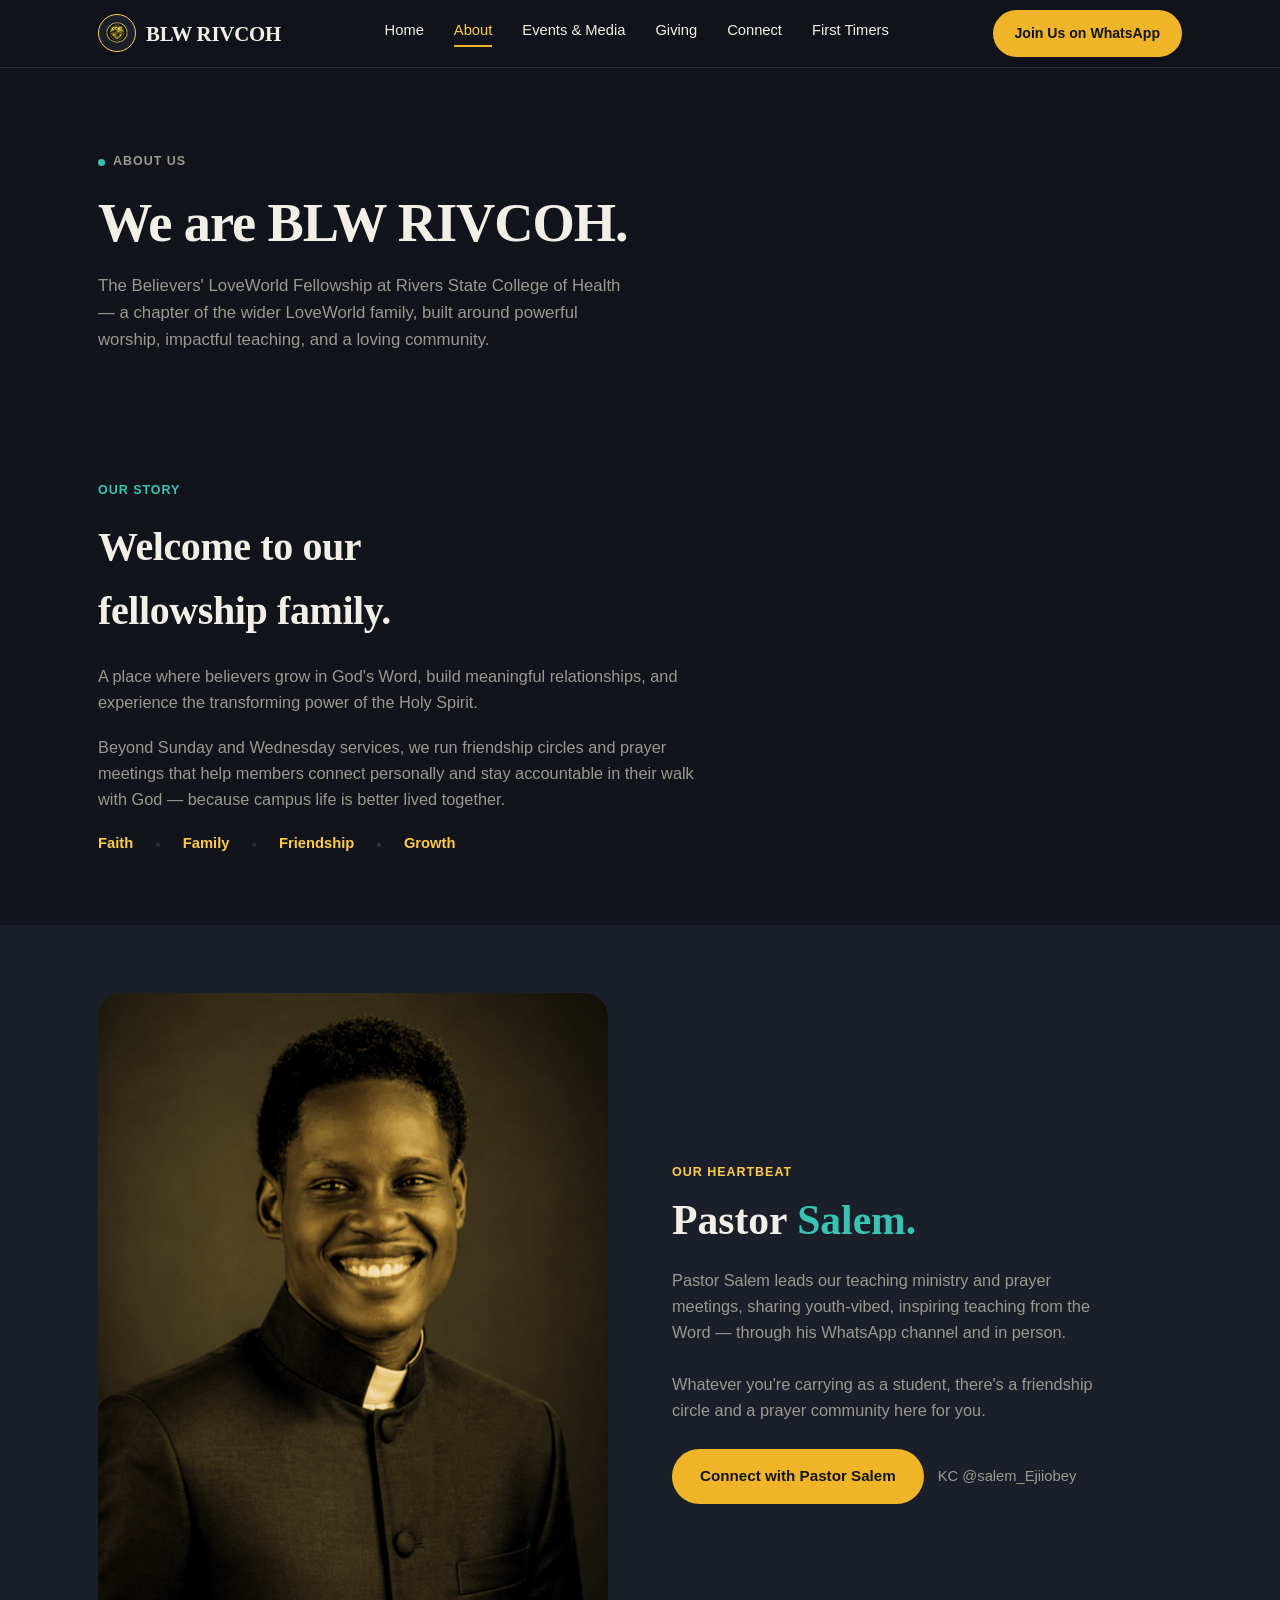
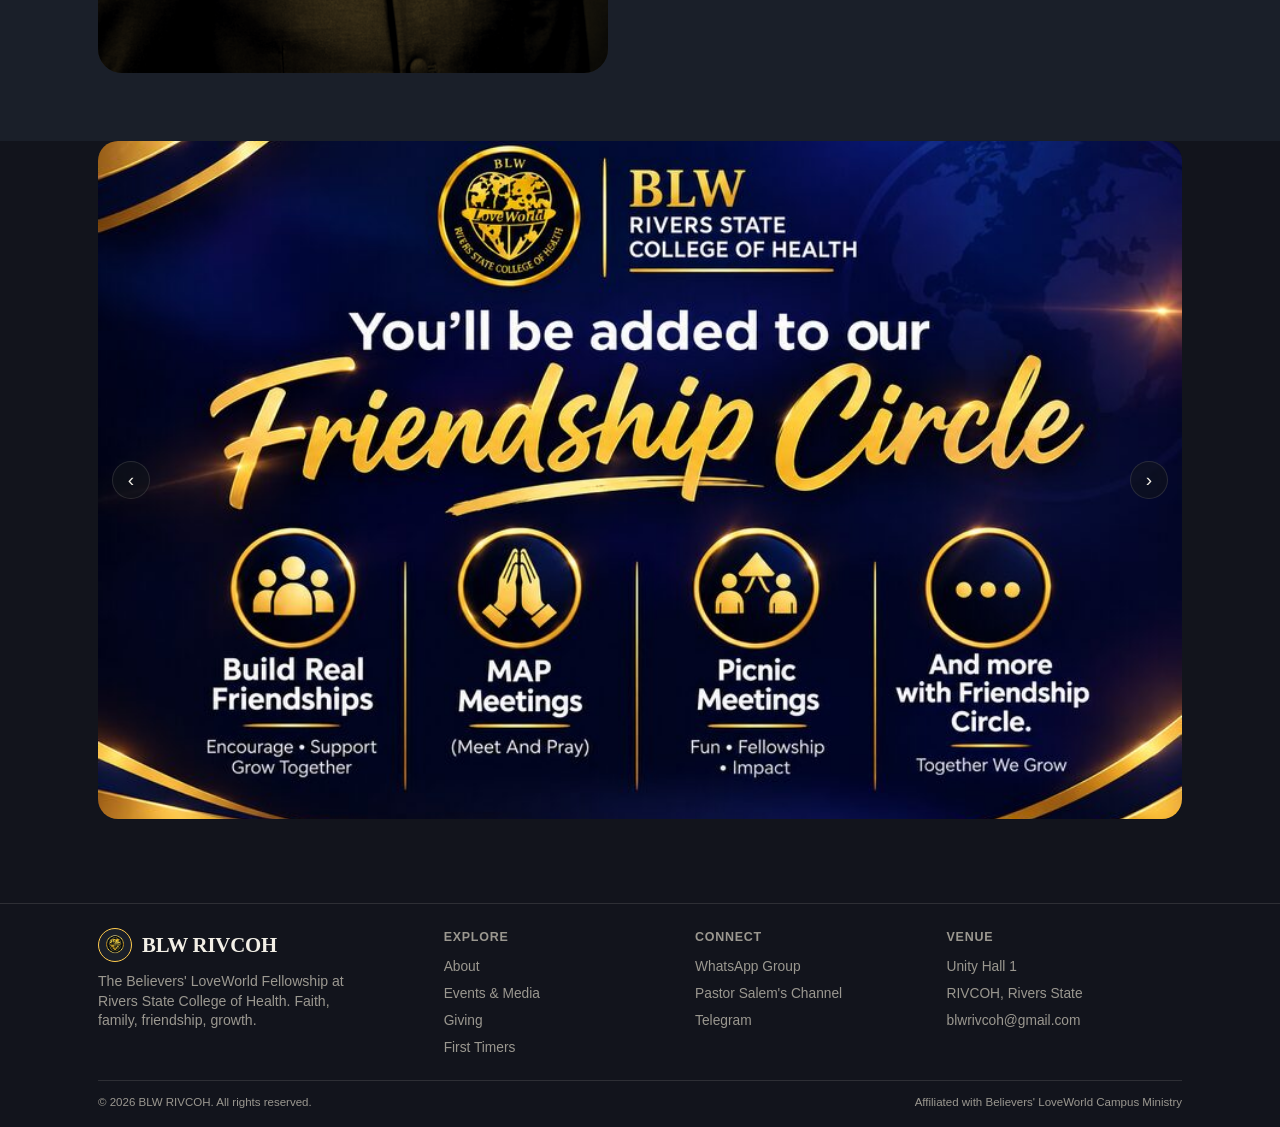
==== commit 2c886e34: "Add files via upload" ====
--- a/about.html
+++ b/about.html
@@ -5,7 +5,7 @@
 <meta name="viewport" content="width=device-width, initial-scale=1.0">
 <title>About — BLW RIVCOH</title>
 <meta name="description" content="About BLW RIVCOH — The Believers' LoveWorld Fellowship at Rivers State College of Health">
-<link rel="stylesheet" href="style.css">
+<link rel="stylesheet" href="style.css?v=2">
 </head>
 <body>
 <header class="site">
@@ -109,11 +109,11 @@
   <div class="wrap">
     <div class="footer-grid">
       <div>
-        <div class="logo" style="margin-bottom:14px;">
+        <div class="logo" style="margin-bottom:10px;">
           <span class="seal" style="width:34px;height:34px;border-color:var(--gold-soft);"><img src="logo.png" alt=""></span>
           BLW RIVCOH
         </div>
-        <p style="color:var(--muted);font-size:0.92rem;max-width:32ch;">The Believers' LoveWorld Fellowship at Rivers State College of Health. Faith, family, friendship, growth.</p>
+        <p style="color:var(--muted);font-size:0.88rem;max-width:32ch;line-height:1.4;">The Believers' LoveWorld Fellowship at Rivers State College of Health. Faith, family, friendship, growth.</p>
       </div>
       <div>
         <h5>Explore</h5>
@@ -141,6 +141,6 @@
     </div>
   </div>
 </footer>
-<script src="script.js"></script>
+<script src="script.js?v=2"></script>
 </body>
 </html>
--- a/style.css
+++ b/style.css
@@ -187,13 +187,13 @@
 .giving-box .k{color:var(--muted);}
 .giving-box .v{font-weight:700;color:var(--text);}
 
-.salvation{background:linear-gradient(135deg,var(--coral),#E0522E);border-radius:24px;text-align:center;padding:36px 26px;}
-.salvation h2{font-size:1.5rem;margin-bottom:12px;color:#FBEFE9;}
+.salvation{background:linear-gradient(135deg,var(--coral),#E0522E);border-radius:26px;text-align:center;padding:26px 28px;}
+.salvation h2{font-size:1.9rem;margin-bottom:10px;color:#FBEFE9;}
 @media(min-width:760px){.salvation h2{font-size:2.4rem;}}
-.salvation p{max-width:52ch;margin:0 auto 20px;color:#F3DBD2;font-size:0.92rem;line-height:1.5;}
-.salvation-btns{display:flex;flex-wrap:wrap;gap:14px;justify-content:center;}
-.salvation .btn-primary{background:#FBEFE9;color:#7A3324;}
-.salvation .btn-outline{border-color:rgba(251,239,233,0.4);color:#FBEFE9;}
+.salvation p{max-width:46ch;margin:0 auto 18px;color:#F3DBD2;line-height:1.35;}
+.salvation-btns{display:flex;flex-direction:column;gap:10px;align-items:stretch;max-width:360px;margin:0 auto;}
+.salvation .btn-primary{background:#FBEFE9;color:#7A3324;padding:13px 28px;font-size:0.98rem;justify-content:center;}
+.salvation .btn-outline{border-color:rgba(251,239,233,0.4);color:#FBEFE9;padding:13px 28px;justify-content:center;}
 
 .loc-grid{display:grid;grid-template-columns:1fr;gap:32px;margin-top:40px;}
 @media(min-width:900px){.loc-grid{grid-template-columns:1fr 1fr;}}
@@ -239,15 +239,19 @@
 .ft-form .radio-row label{display:flex;align-items:center;gap:6px;margin:0;color:var(--text);}
 
 /* FOOTER */
-footer{padding:36px 0 20px;border-top:1px solid var(--line);}
-.footer-grid{display:grid;grid-template-columns:1fr;gap:22px;}
+footer{padding:24px 0 16px;border-top:1px solid var(--line);}
+.footer-grid{display:grid;grid-template-columns:1fr 1fr;gap:16px 16px;}
+.footer-grid > div:first-child{grid-column:1 / -1;}
+.footer-grid > div:last-child{grid-column:1 / -1;}
+@media(min-width:760px){.footer-grid{grid-template-columns:1.4fr 1fr 1fr 1fr;}
+.footer-grid > div:first-child, .footer-grid > div:last-child{grid-column:auto;}}
 @media(min-width:760px){.footer-grid{grid-template-columns:1.4fr 1fr 1fr 1fr;}}
 .footer-grid h5{font-size:0.78rem;text-transform:uppercase;letter-spacing:0.06em;color:var(--muted);margin-bottom:8px;}
 .footer-grid a{display:block;margin-bottom:5px;font-size:0.86rem;position:relative;width:fit-content;color:var(--muted);}
 .footer-grid a::after{content:"";position:absolute;left:0;bottom:-2px;width:0;height:1px;background:var(--gold-soft);transition:width .2s ease;}
 .footer-grid a:hover{color:var(--text);}
 .footer-grid a:hover::after{width:100%;}
-.foot-bottom{margin-top:26px;padding-top:16px;border-top:1px solid var(--line);display:flex;flex-wrap:wrap;justify-content:space-between;gap:10px;font-size:0.76rem;color:var(--muted);}
+.foot-bottom{margin-top:16px;padding-top:12px;border-top:1px solid var(--line);display:flex;flex-wrap:wrap;justify-content:space-between;gap:6px;font-size:0.72rem;color:var(--muted);}
 
 /* GENERIC CONTENT PAGE HELPERS */
 .content-block{max-width:70ch;}
